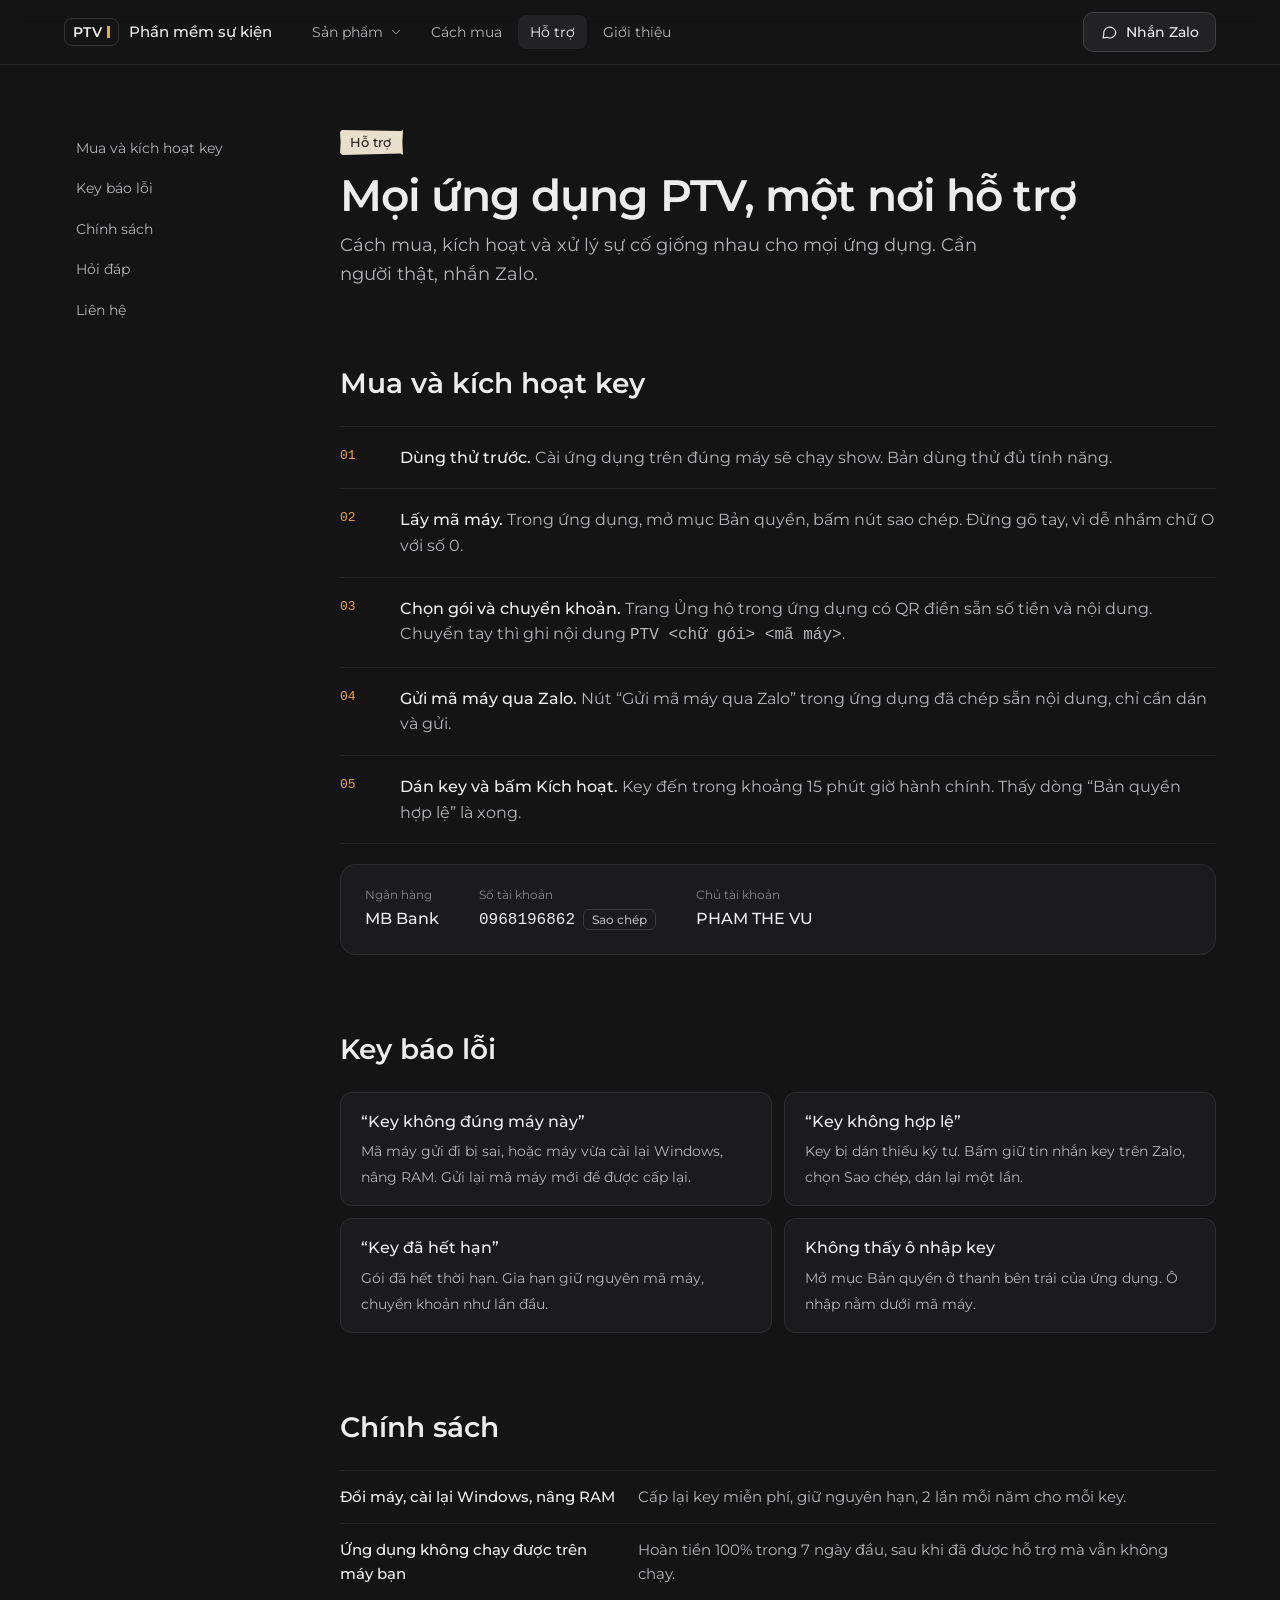
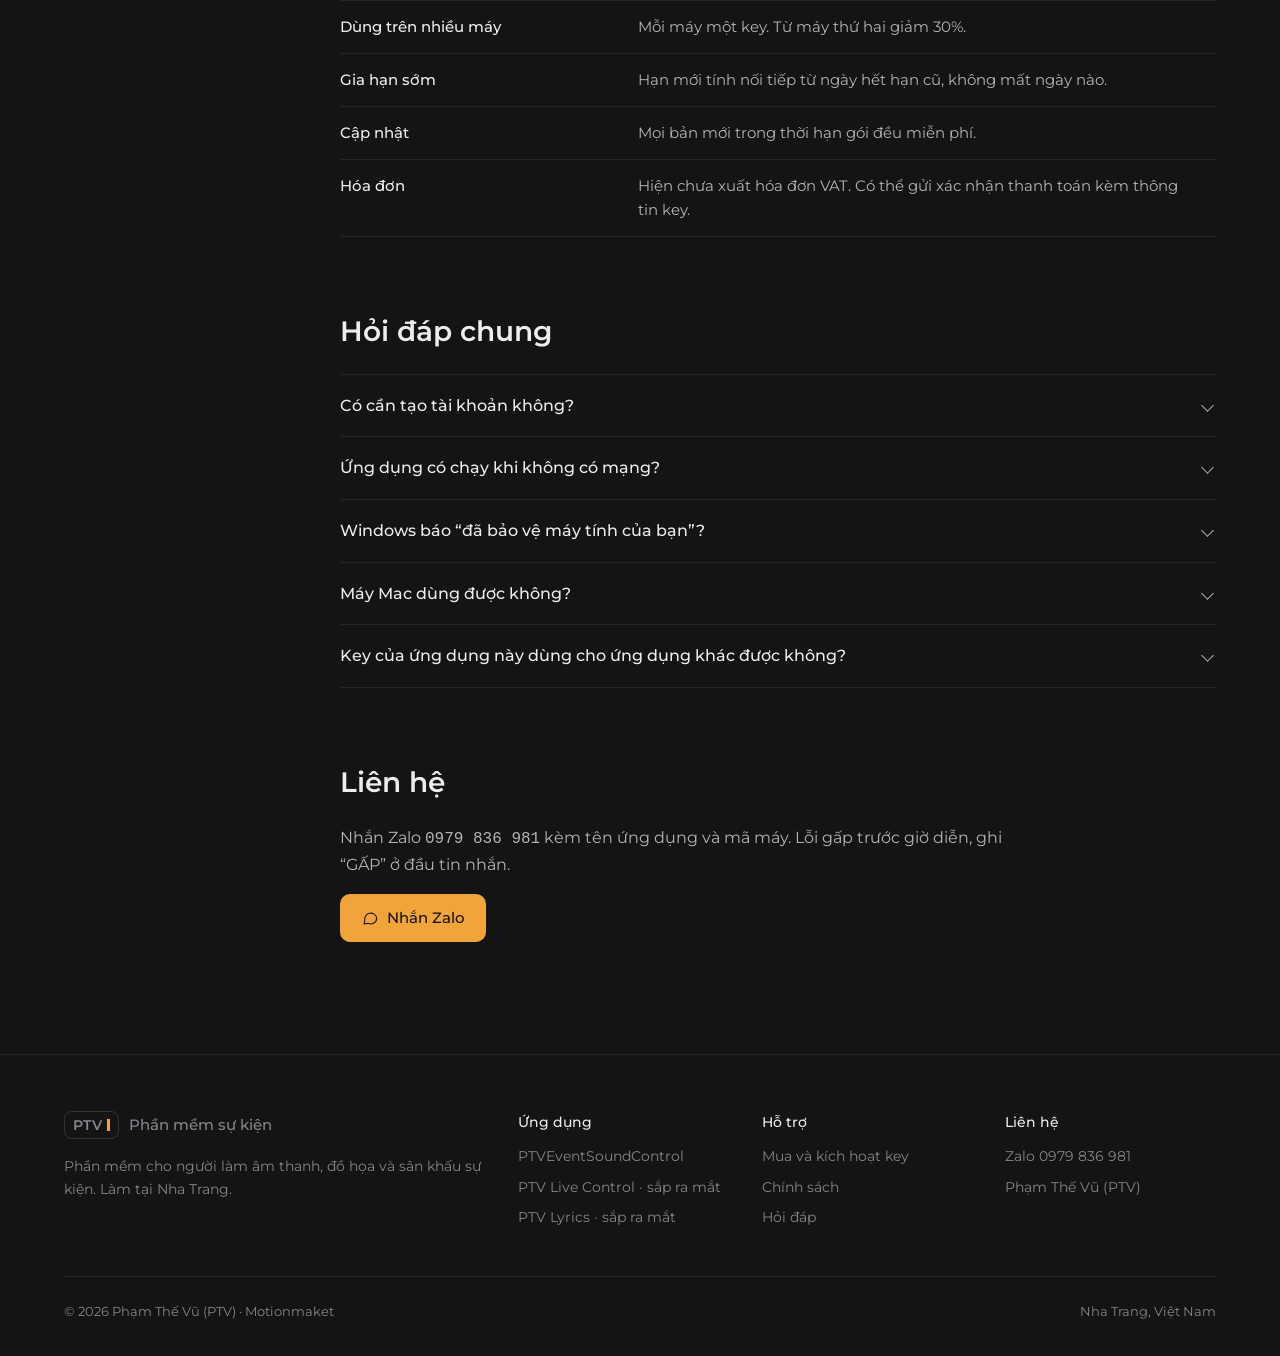
==== ho-tro/index.html @ 64c13cfa "PTV ecosystem site: home, EventSoundControl, support" ====
<!doctype html>
<html lang="vi" data-root="../">
<head>
<meta charset="utf-8">
<meta name="viewport" content="width=device-width, initial-scale=1">
<title>Hỗ trợ · PTV</title>
<meta name="description" content="Mua và kích hoạt key, chính sách đổi máy và hoàn tiền, hỏi đáp chung cho các ứng dụng PTV.">
<link rel="icon" href="../assets/img/esc-icon.png">
<link rel="stylesheet" href="../assets/site.css">
<style>
.page{display:grid;grid-template-columns:220px 1fr;gap:56px;padding-top:64px}
.toc{position:sticky;top:96px;align-self:start;display:grid;gap:2px}
.toc a{text-decoration:none;color:var(--text2);font-size:14px;padding:8px 12px;border-radius:8px}
.toc a:hover{background:var(--s2);color:var(--text)}
.page h1{font-weight:600;font-size:44px;line-height:1.1;letter-spacing:-.02em;margin:16px 0 12px}
.page .lead{color:var(--text2);font-size:18px;margin:0;max-width:36em}
.blk{padding-top:72px;scroll-margin-top:80px}
.blk h2{font-weight:600;font-size:28px;margin:0 0 20px}
.blk>p{color:var(--text2);max-width:42em}
ol.num{list-style:none;counter-reset:n;margin:0;padding:0;display:grid;gap:0;border-top:1px solid var(--line)}
ol.num li{counter-increment:n;display:grid;grid-template-columns:48px 1fr;gap:12px;padding:18px 0;border-bottom:1px solid var(--line);color:var(--text2)}
ol.num li::before{content:'0' counter(n);font:500 13px var(--mono);color:var(--amber);padding-top:3px}
ol.num b{color:var(--text);font-weight:500}
.box{margin-top:20px;background:var(--s1);border:1px solid var(--line);border-radius:var(--r-card);padding:20px 24px;display:grid;grid-template-columns:repeat(3,auto);gap:16px 40px;justify-content:start}
.box .k{display:block;font-size:12px;color:var(--muted);margin-bottom:2px}
.box .v{font-weight:500}
.copy{margin-left:8px;background:none;border:1px solid var(--line2);color:var(--text2);border-radius:6px;font:500 12px Montserrat,sans-serif;padding:2px 8px;cursor:pointer}
table{width:100%;border-collapse:collapse;font-size:15px}
th,td{text-align:left;padding:14px 16px 14px 0;border-bottom:1px solid var(--line);vertical-align:top}
th{font-weight:500;color:var(--text);width:34%}
td{color:var(--text2)}
tr:first-child th,tr:first-child td{border-top:1px solid var(--line)}
.err{display:grid;grid-template-columns:1fr 1fr;gap:12px;margin-top:20px}
.err div{background:var(--s1);border:1px solid var(--line);border-radius:12px;padding:16px 20px}
.err b{display:block;font-weight:500;margin-bottom:4px}
.err span{color:var(--text2);font-size:14px}
.contact{display:flex;gap:12px;flex-wrap:wrap;margin-top:8px}
@media (max-width:900px){
  .page{grid-template-columns:1fr;gap:0;padding-top:40px}
  .toc{display:none}
  .page h1{font-size:34px}
  .box,.err{grid-template-columns:1fr}
  th{width:auto}
  table,tbody,tr,th,td{display:block}
  th{padding-bottom:4px;border-bottom:0}
  td{padding-top:0}
  tr:first-child td{border-top:0}
}
</style>
</head>
<body data-page="support">
<header id="top"></header>

<main class="wrap page">
  <nav class="toc" aria-label="Mục lục">
    <a href="#kich-hoat">Mua và kích hoạt key</a>
    <a href="#loi-key">Key báo lỗi</a>
    <a href="#chinh-sach">Chính sách</a>
    <a href="#hoi-dap">Hỏi đáp</a>
    <a href="#lien-he">Liên hệ</a>
  </nav>

  <div>
    <span class="tape">Hỗ trợ</span>
    <h1>Mọi ứng dụng PTV, một nơi hỗ trợ</h1>
    <p class="lead">Cách mua, kích hoạt và xử lý sự cố giống nhau cho mọi ứng dụng. Cần người thật, nhắn Zalo.</p>

    <div class="blk" id="kich-hoat">
      <h2>Mua và kích hoạt key</h2>
      <ol class="num">
        <li><span><b>Dùng thử trước.</b> Cài ứng dụng trên đúng máy sẽ chạy show. Bản dùng thử đủ tính năng.</span></li>
        <li><span><b>Lấy mã máy.</b> Trong ứng dụng, mở mục Bản quyền, bấm nút sao chép. Đừng gõ tay, vì dễ nhầm chữ O với số 0.</span></li>
        <li><span><b>Chọn gói và chuyển khoản.</b> Trang Ủng hộ trong ứng dụng có QR điền sẵn số tiền và nội dung. Chuyển tay thì ghi nội dung <span class="mono">PTV &lt;chữ gói&gt; &lt;mã máy&gt;</span>.</span></li>
        <li><span><b>Gửi mã máy qua Zalo.</b> Nút “Gửi mã máy qua Zalo” trong ứng dụng đã chép sẵn nội dung, chỉ cần dán và gửi.</span></li>
        <li><span><b>Dán key và bấm Kích hoạt.</b> Key đến trong khoảng 15 phút giờ hành chính. Thấy dòng “Bản quyền hợp lệ” là xong.</span></li>
      </ol>
      <div class="box">
        <div><span class="k">Ngân hàng</span><span class="v">MB Bank</span></div>
        <div><span class="k">Số tài khoản</span><span class="v mono">0968196862</span><button class="copy" data-copy="0968196862">Sao chép</button></div>
        <div><span class="k">Chủ tài khoản</span><span class="v">PHAM THE VU</span></div>
      </div>
    </div>

    <div class="blk" id="loi-key">
      <h2>Key báo lỗi</h2>
      <div class="err">
        <div><b>“Key không đúng máy này”</b><span>Mã máy gửi đi bị sai, hoặc máy vừa cài lại Windows, nâng RAM. Gửi lại mã máy mới để được cấp lại.</span></div>
        <div><b>“Key không hợp lệ”</b><span>Key bị dán thiếu ký tự. Bấm giữ tin nhắn key trên Zalo, chọn Sao chép, dán lại một lần.</span></div>
        <div><b>“Key đã hết hạn”</b><span>Gói đã hết thời hạn. Gia hạn giữ nguyên mã máy, chuyển khoản như lần đầu.</span></div>
        <div><b>Không thấy ô nhập key</b><span>Mở mục Bản quyền ở thanh bên trái của ứng dụng. Ô nhập nằm dưới mã máy.</span></div>
      </div>
    </div>

    <div class="blk" id="chinh-sach">
      <h2>Chính sách</h2>
      <table>
        <tr><th>Đổi máy, cài lại Windows, nâng RAM</th><td>Cấp lại key miễn phí, giữ nguyên hạn, 2 lần mỗi năm cho mỗi key.</td></tr>
        <tr><th>Ứng dụng không chạy được trên máy bạn</th><td>Hoàn tiền 100% trong 7 ngày đầu, sau khi đã được hỗ trợ mà vẫn không chạy.</td></tr>
        <tr><th>Dùng trên nhiều máy</th><td>Mỗi máy một key. Từ máy thứ hai giảm 30%.</td></tr>
        <tr><th>Gia hạn sớm</th><td>Hạn mới tính nối tiếp từ ngày hết hạn cũ, không mất ngày nào.</td></tr>
        <tr><th>Cập nhật</th><td>Mọi bản mới trong thời hạn gói đều miễn phí.</td></tr>
        <tr><th>Hóa đơn</th><td>Hiện chưa xuất hóa đơn VAT. Có thể gửi xác nhận thanh toán kèm thông tin key.</td></tr>
      </table>
    </div>

    <div class="blk" id="hoi-dap">
      <h2>Hỏi đáp chung</h2>
      <details><summary>Có cần tạo tài khoản không?</summary><p>Không. Mã máy thay cho tài khoản, key gửi qua Zalo.</p></details>
      <details><summary>Ứng dụng có chạy khi không có mạng?</summary><p>Có. Dùng thử, kích hoạt key và sử dụng đều hoạt động khi không có Internet.</p></details>
      <details><summary>Windows báo “đã bảo vệ máy tính của bạn”?</summary><p>Ứng dụng mới chưa có chữ ký số. Bấm “Thông tin thêm”, rồi “Vẫn chạy”. Chỉ tải bộ cài từ link trên trang này hoặc do PTV gửi.</p></details>
      <details><summary>Máy Mac dùng được không?</summary><p>Chưa. Các ứng dụng hiện chạy trên Windows 10 và 11 bản 64-bit.</p></details>
      <details><summary>Key của ứng dụng này dùng cho ứng dụng khác được không?</summary><p>Không. Mỗi ứng dụng có key riêng, nhưng cách mua và kích hoạt giống nhau.</p></details>
    </div>

    <div class="blk" id="lien-he">
      <h2>Liên hệ</h2>
      <p>Nhắn Zalo <span class="mono">0979 836 981</span> kèm tên ứng dụng và mã máy. Lỗi gấp trước giờ diễn, ghi “GẤP” ở đầu tin nhắn.</p>
      <div class="contact"><a class="btn btn-go js-zalo" href="#"><span data-icon="msg"></span>Nhắn Zalo</a></div>
    </div>
  </div>
</main>

<footer id="foot"></footer>
<script src="../assets/apps.js"></script>
<script src="../assets/site.js"></script>
</body>
</html>
---- assets/site.css ----
@font-face{font-family:Montserrat;src:url(fonts/Montserrat-Regular.ttf) format('truetype');font-weight:400;font-display:swap}
@font-face{font-family:Montserrat;src:url(fonts/Montserrat-Medium.ttf) format('truetype');font-weight:500;font-display:swap}
@font-face{font-family:Montserrat;src:url(fonts/Montserrat-SemiBold.ttf) format('truetype');font-weight:600;font-display:swap}

:root{
  color-scheme:dark;
  --bg:#141415; --s1:#1b1b1d; --s2:#222225; --s3:#2a2a2e;
  --line:rgb(237 237 237 / .08); --line2:rgb(237 237 237 / .14);
  --text:#ededed; --text2:#b4b4b8; --muted:#85858b;
  --amber:#f0a43a; --amber-h:#f5b558; --ink:#1c1206;
  --tape:#e8e0cc; --tape-ink:#25211a;
  --green:#4cc38a; --red:#e5484d;
  --mono:'Cascadia Mono',Consolas,ui-monospace,monospace;
  --r-ctl:10px; --r-card:16px;
}
*{box-sizing:border-box}
html{scroll-behavior:smooth;-webkit-text-size-adjust:100%}
body{margin:0;background:var(--bg);color:var(--text);font:400 16px/1.6 Montserrat,system-ui,sans-serif;-webkit-font-smoothing:antialiased}
img{display:block;max-width:100%;height:auto}
a{color:inherit}
.wrap{max-width:1200px;margin:0 auto;padding:0 24px}
.mono{font-family:var(--mono);font-variant-numeric:tabular-nums}
svg.i{width:18px;height:18px;flex:none;fill:none;stroke:currentColor;stroke-width:1.5;stroke-linecap:round;stroke-linejoin:round}

/* nhãn băng keo — cùng kiểu tên vùng trong app */
.tape{display:inline-block;background:var(--tape);color:var(--tape-ink);font:500 13px/1 Montserrat,sans-serif;padding:6px 12px 6px 10px;
  clip-path:polygon(0 8%,3% 0,97% 4%,100% 0,99% 50%,100% 100%,96% 94%,4% 100%,0 92%,1% 50%)}

/* nút */
.btn{display:inline-flex;align-items:center;gap:8px;height:48px;padding:0 20px;border-radius:var(--r-ctl);font:500 15px Montserrat,sans-serif;text-decoration:none;border:1px solid transparent;cursor:pointer;transition:background .15s,border-color .15s;white-space:nowrap}
.btn-go{background:var(--amber);color:var(--ink)}
.btn-go:hover{background:var(--amber-h)}
.btn-2{background:var(--s2);color:var(--text);border-color:var(--line2)}
.btn-2:hover{background:var(--s3)}
.btn-sm{height:40px;padding:0 16px;font-size:14px}
.btn:focus-visible,a:focus-visible,button:focus-visible,summary:focus-visible{outline:2px solid var(--amber);outline-offset:2px}

/* thanh đầu trang của cả hệ sinh thái */
.top{position:sticky;top:0;z-index:20;background:rgb(20 20 21 / .9);backdrop-filter:blur(12px);border-bottom:1px solid var(--line)}
.top .wrap{display:flex;align-items:center;height:64px;gap:28px}
.logo{display:flex;align-items:center;gap:10px;text-decoration:none;font-weight:500;font-size:15px}
.logo b{font-weight:600;border:1px solid var(--line2);border-radius:8px;padding:2px 8px;font-size:14px;letter-spacing:.02em}
.logo b::after{content:'';display:inline-block;width:3px;height:12px;background:var(--amber);margin-left:5px;vertical-align:-1px}
.menu{display:flex;gap:4px;align-items:center}
.menu>a,.menu>div>button{background:none;border:0;color:var(--text2);font:400 14px Montserrat,sans-serif;text-decoration:none;padding:8px 12px;border-radius:8px;cursor:pointer;display:flex;align-items:center;gap:6px}
.menu>a:hover,.menu>div>button:hover,.menu>a[aria-current]{color:var(--text);background:var(--s2)}
.menu .chev{width:14px;height:14px}
.dd{position:relative}
.dd-panel{position:absolute;top:calc(100% + 8px);left:0;width:380px;background:var(--s1);border:1px solid var(--line2);border-radius:14px;padding:8px;box-shadow:0 20px 50px rgb(0 0 0 / .45);display:none}
.dd.open .dd-panel{display:block}
.dd-panel a{display:flex;gap:12px;align-items:center;padding:10px;border-radius:10px;text-decoration:none}
.dd-panel a:hover{background:var(--s2)}
.dd-panel .nm{font-weight:500;font-size:14px;display:block}
.dd-panel .ln{color:var(--muted);font-size:13px;display:block;line-height:1.4}
.dd-panel .all{justify-content:center;color:var(--text2);font-size:13px;border-top:1px solid var(--line);border-radius:0 0 8px 8px;margin-top:4px}
.top-act{margin-left:auto;display:flex;gap:8px}
.m-only{display:none!important}
.burger{display:none;margin-left:auto;background:none;border:1px solid var(--line2);color:var(--text);border-radius:8px;width:40px;height:40px;align-items:center;justify-content:center;cursor:pointer}

/* thanh phụ của trang app (tên app + mục con) */
.sub{position:sticky;top:64px;z-index:15;background:rgb(27 27 29 / .92);backdrop-filter:blur(12px);border-bottom:1px solid var(--line)}
.sub .wrap{display:flex;align-items:center;height:56px;gap:24px}
.sub .who{display:flex;align-items:center;gap:10px;font-weight:500;font-size:15px;text-decoration:none}
.sub .who img{width:28px;height:28px;border-radius:7px}
.sub nav{display:flex;gap:20px}
.sub nav a{text-decoration:none;color:var(--text2);font-size:14px}
.sub nav a:hover{color:var(--text)}
.sub .btn{margin-left:auto;height:36px;padding:0 14px;font-size:14px}

/* biểu tượng app */
.appico{width:48px;height:48px;border-radius:12px;flex:none;display:flex;align-items:center;justify-content:center;overflow:hidden}
.appico img{width:100%;height:100%}
.appico.ph{background:color-mix(in srgb,var(--c) 16%,var(--s2));color:var(--c);border:1px solid color-mix(in srgb,var(--c) 30%,transparent)}
.appico.ph svg{width:24px;height:24px}
.appico.sm{width:36px;height:36px;border-radius:9px}
.appico.sm svg{width:18px;height:18px}

/* tiêu đề phần */
section{padding:112px 0 0;scroll-margin-top:24px}
.head{max-width:46em;margin-bottom:48px}
.head h2{font-weight:600;font-size:36px;line-height:1.2;letter-spacing:-.01em;margin:16px 0 12px}
.head p{color:var(--text2);margin:0;font-size:17px}

/* trạng thái */
.st{display:inline-flex;align-items:center;gap:6px;font-size:12px;color:var(--text2)}
.st::before{content:'';width:7px;height:7px;border-radius:50%;background:var(--green)}
.st.soon::before{background:var(--muted)}

/* chân trang */
.foot{margin-top:112px;border-top:1px solid var(--line);padding:56px 0 40px;color:var(--muted);font-size:14px}
.foot .cols{display:grid;grid-template-columns:2fr 1fr 1fr 1fr;gap:32px}
.foot h5{margin:0 0 12px;color:var(--text);font-weight:500;font-size:14px}
.foot ul{list-style:none;margin:0;padding:0;display:grid;gap:8px}
.foot a{text-decoration:none}
.foot a:hover{color:var(--text)}
.foot .base{display:flex;justify-content:space-between;gap:16px;flex-wrap:wrap;margin-top:48px;padding-top:24px;border-top:1px solid var(--line);font-size:13px}

.toast{position:fixed;left:50%;bottom:24px;transform:translate(-50%,20px);opacity:0;background:var(--s3);border:1px solid var(--line2);border-left:3px solid var(--amber);padding:10px 16px;border-radius:8px;font-size:14px;transition:.2s;pointer-events:none;z-index:50}
.toast.on{opacity:1;transform:translate(-50%,0)}

details{border-bottom:1px solid var(--line)}
details:first-of-type{border-top:1px solid var(--line)}
summary{list-style:none;cursor:pointer;padding:18px 32px 18px 0;font-weight:500;position:relative}
summary::-webkit-details-marker{display:none}
summary::after{content:'';position:absolute;right:4px;top:26px;width:8px;height:8px;border-right:1.5px solid var(--text2);border-bottom:1.5px solid var(--text2);transform:rotate(45deg);transition:transform .2s}
details[open] summary::after{transform:rotate(-135deg);top:30px}
details p{margin:0 0 18px;color:var(--text2);font-size:15px;max-width:42em}
kbd{font:500 12px var(--mono);background:var(--s3);border:1px solid var(--line2);border-bottom-width:2px;border-radius:5px;padding:1px 6px;color:var(--text)}

@media (max-width:900px){
  .menu,.top-act{display:none}
  .burger{display:flex}
  .top.open .m-only{display:flex!important;color:var(--amber)}
  .top.open .menu{display:flex;flex-direction:column;align-items:stretch;position:absolute;top:64px;left:0;right:0;background:var(--s1);border-bottom:1px solid var(--line2);padding:12px 16px 16px;gap:2px}
  .dd-panel{position:static;width:auto;box-shadow:none;border:0;padding:0 0 0 8px;background:none}
  .sub nav{display:none}
  section{padding-top:80px}
  .head h2{font-size:28px}
  .foot .cols{grid-template-columns:1fr 1fr}
}
@media (max-width:520px){
  .wrap{padding:0 16px}
  .foot .cols{grid-template-columns:1fr}
}
@media (prefers-reduced-motion:reduce){html{scroll-behavior:auto}*{transition:none!important}}
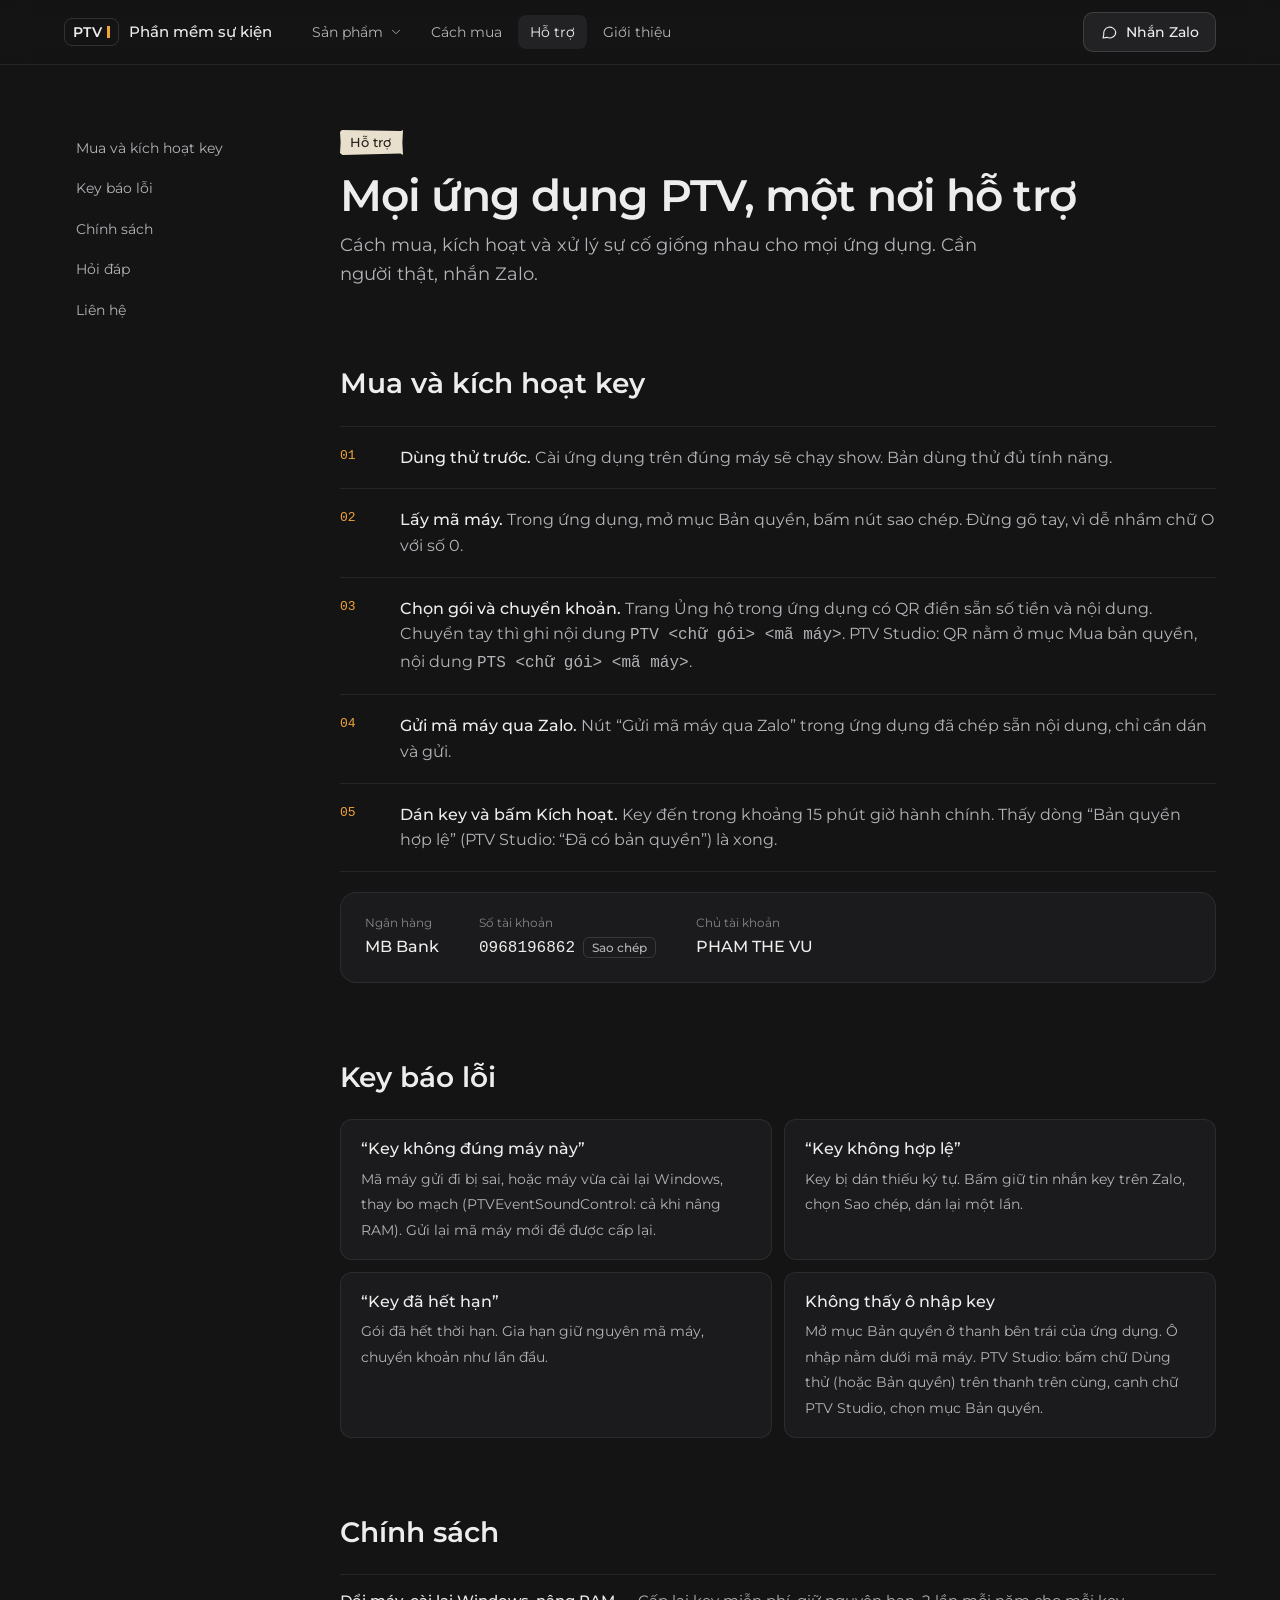
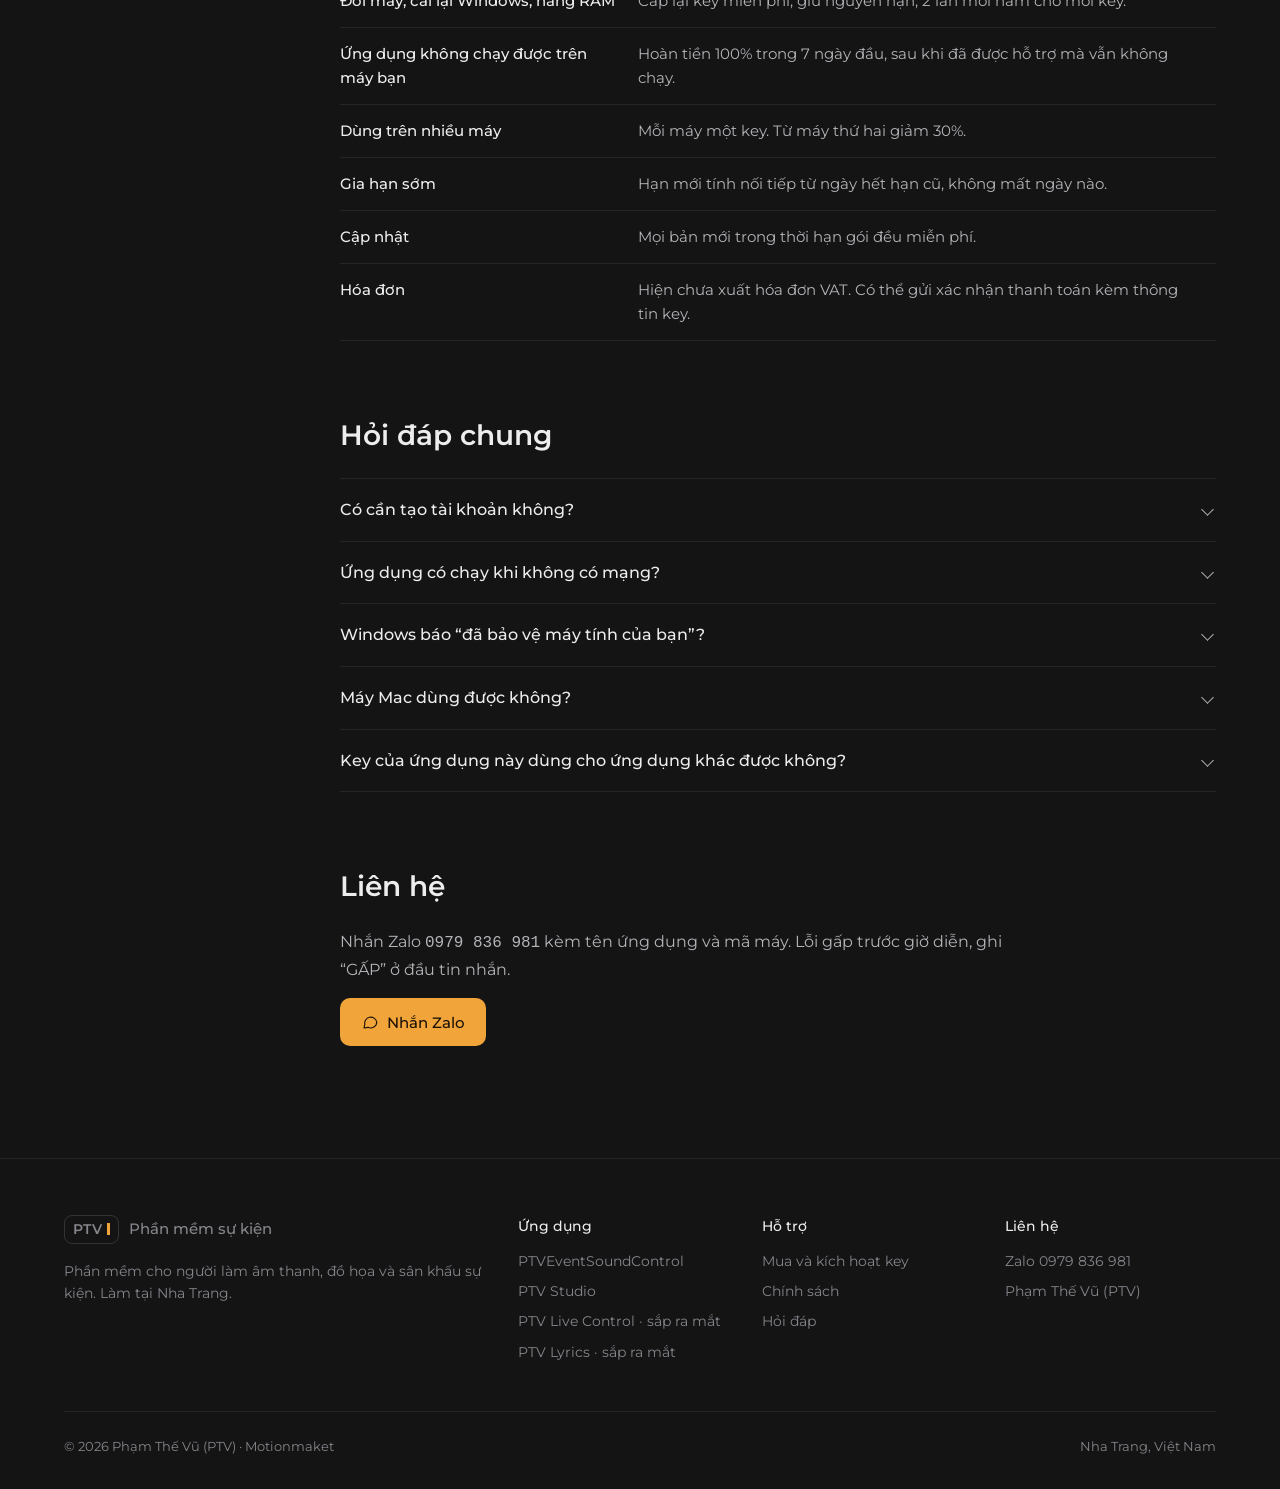
==== commit 990a26e1: "Add PTV Studio: product page, catalog entry, support notes Co-Authored-By: Claude Opus 5.5 <noreply@" ====
--- a/ho-tro/index.html
+++ b/ho-tro/index.html
@@ -70,9 +70,9 @@
       <ol class="num">
         <li><span><b>Dùng thử trước.</b> Cài ứng dụng trên đúng máy sẽ chạy show. Bản dùng thử đủ tính năng.</span></li>
         <li><span><b>Lấy mã máy.</b> Trong ứng dụng, mở mục Bản quyền, bấm nút sao chép. Đừng gõ tay, vì dễ nhầm chữ O với số 0.</span></li>
-        <li><span><b>Chọn gói và chuyển khoản.</b> Trang Ủng hộ trong ứng dụng có QR điền sẵn số tiền và nội dung. Chuyển tay thì ghi nội dung <span class="mono">PTV &lt;chữ gói&gt; &lt;mã máy&gt;</span>.</span></li>
+        <li><span><b>Chọn gói và chuyển khoản.</b> Trang Ủng hộ trong ứng dụng có QR điền sẵn số tiền và nội dung. Chuyển tay thì ghi nội dung <span class="mono">PTV &lt;chữ gói&gt; &lt;mã máy&gt;</span>. PTV Studio: QR nằm ở mục Mua bản quyền, nội dung <span class="mono">PTS &lt;chữ gói&gt; &lt;mã máy&gt;</span>.</span></li>
         <li><span><b>Gửi mã máy qua Zalo.</b> Nút “Gửi mã máy qua Zalo” trong ứng dụng đã chép sẵn nội dung, chỉ cần dán và gửi.</span></li>
-        <li><span><b>Dán key và bấm Kích hoạt.</b> Key đến trong khoảng 15 phút giờ hành chính. Thấy dòng “Bản quyền hợp lệ” là xong.</span></li>
+        <li><span><b>Dán key và bấm Kích hoạt.</b> Key đến trong khoảng 15 phút giờ hành chính. Thấy dòng “Bản quyền hợp lệ” (PTV Studio: “Đã có bản quyền”) là xong.</span></li>
       </ol>
       <div class="box">
         <div><span class="k">Ngân hàng</span><span class="v">MB Bank</span></div>
@@ -84,10 +84,10 @@
     <div class="blk" id="loi-key">
       <h2>Key báo lỗi</h2>
       <div class="err">
-        <div><b>“Key không đúng máy này”</b><span>Mã máy gửi đi bị sai, hoặc máy vừa cài lại Windows, nâng RAM. Gửi lại mã máy mới để được cấp lại.</span></div>
+        <div><b>“Key không đúng máy này”</b><span>Mã máy gửi đi bị sai, hoặc máy vừa cài lại Windows, thay bo mạch (PTVEventSoundControl: cả khi nâng RAM). Gửi lại mã máy mới để được cấp lại.</span></div>
         <div><b>“Key không hợp lệ”</b><span>Key bị dán thiếu ký tự. Bấm giữ tin nhắn key trên Zalo, chọn Sao chép, dán lại một lần.</span></div>
         <div><b>“Key đã hết hạn”</b><span>Gói đã hết thời hạn. Gia hạn giữ nguyên mã máy, chuyển khoản như lần đầu.</span></div>
-        <div><b>Không thấy ô nhập key</b><span>Mở mục Bản quyền ở thanh bên trái của ứng dụng. Ô nhập nằm dưới mã máy.</span></div>
+        <div><b>Không thấy ô nhập key</b><span>Mở mục Bản quyền ở thanh bên trái của ứng dụng. Ô nhập nằm dưới mã máy. PTV Studio: bấm chữ Dùng thử (hoặc Bản quyền) trên thanh trên cùng, cạnh chữ PTV Studio, chọn mục Bản quyền.</span></div>
       </div>
     </div>
 
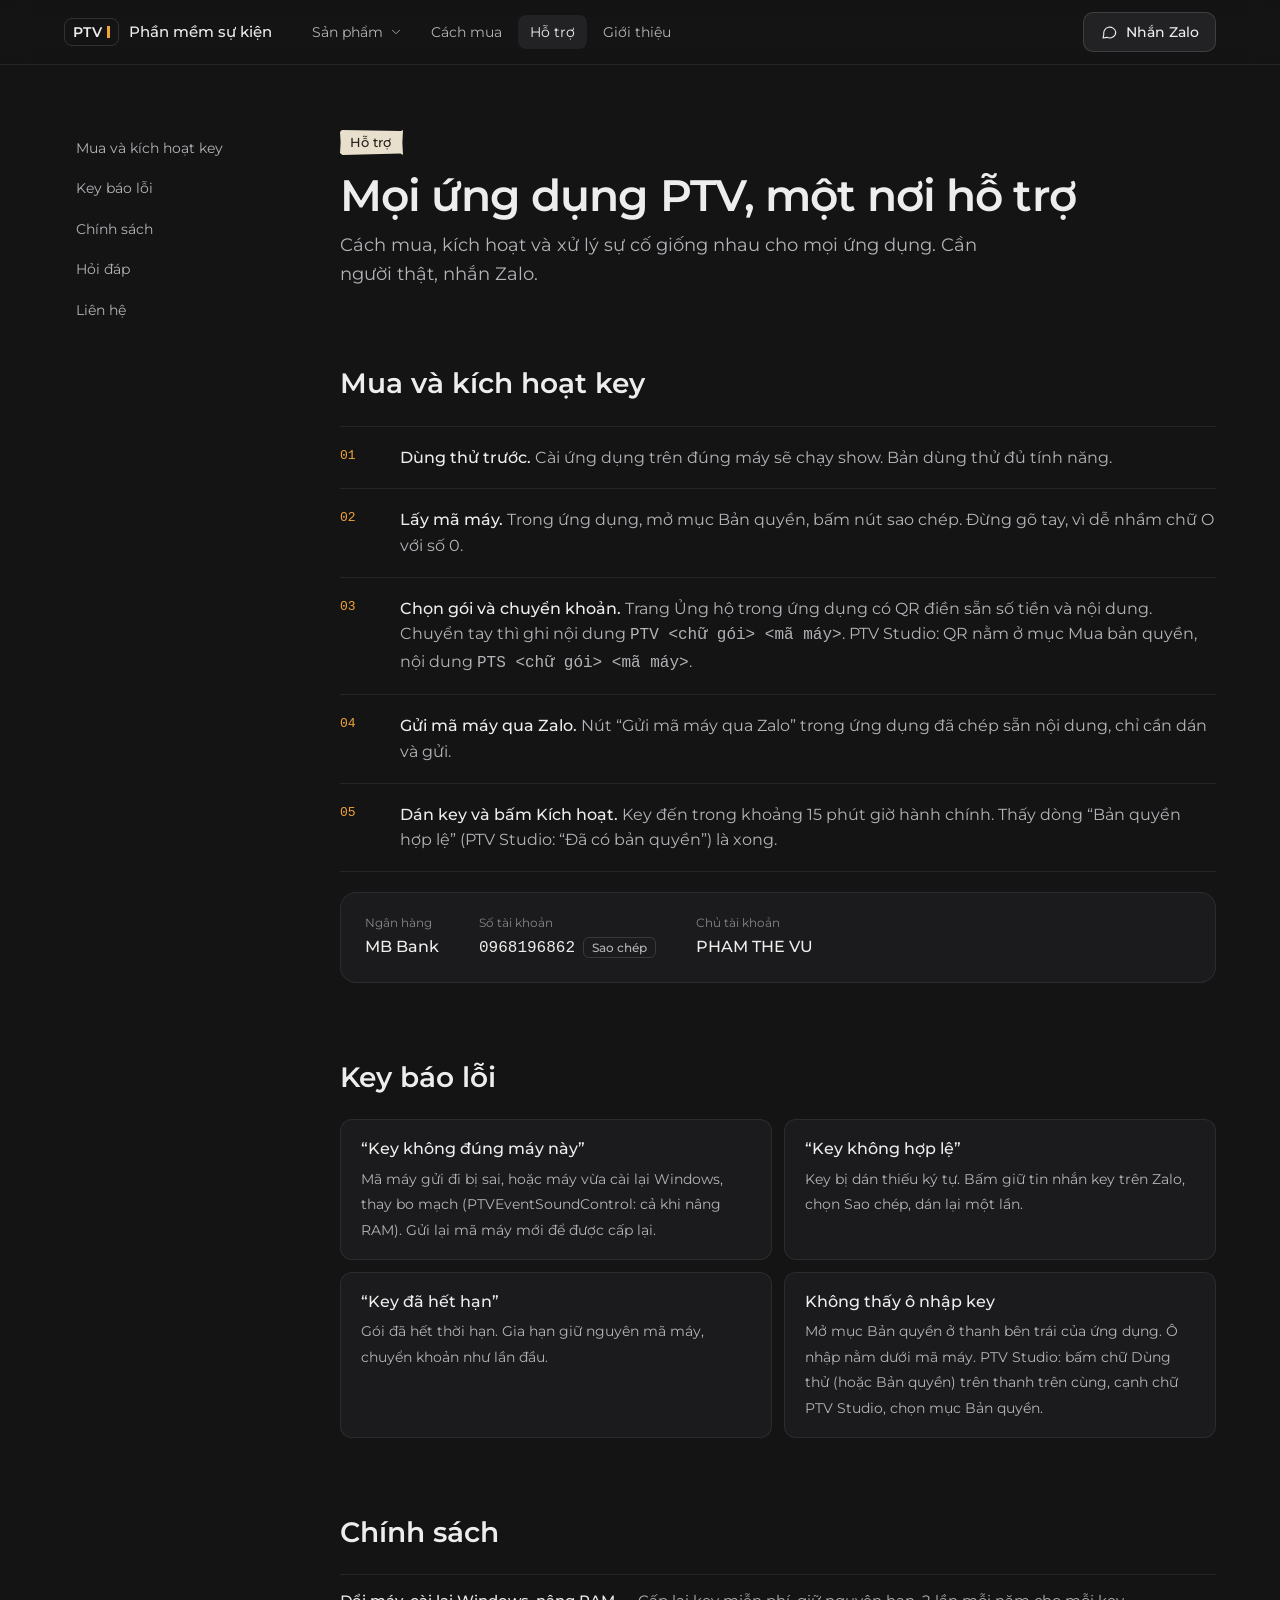
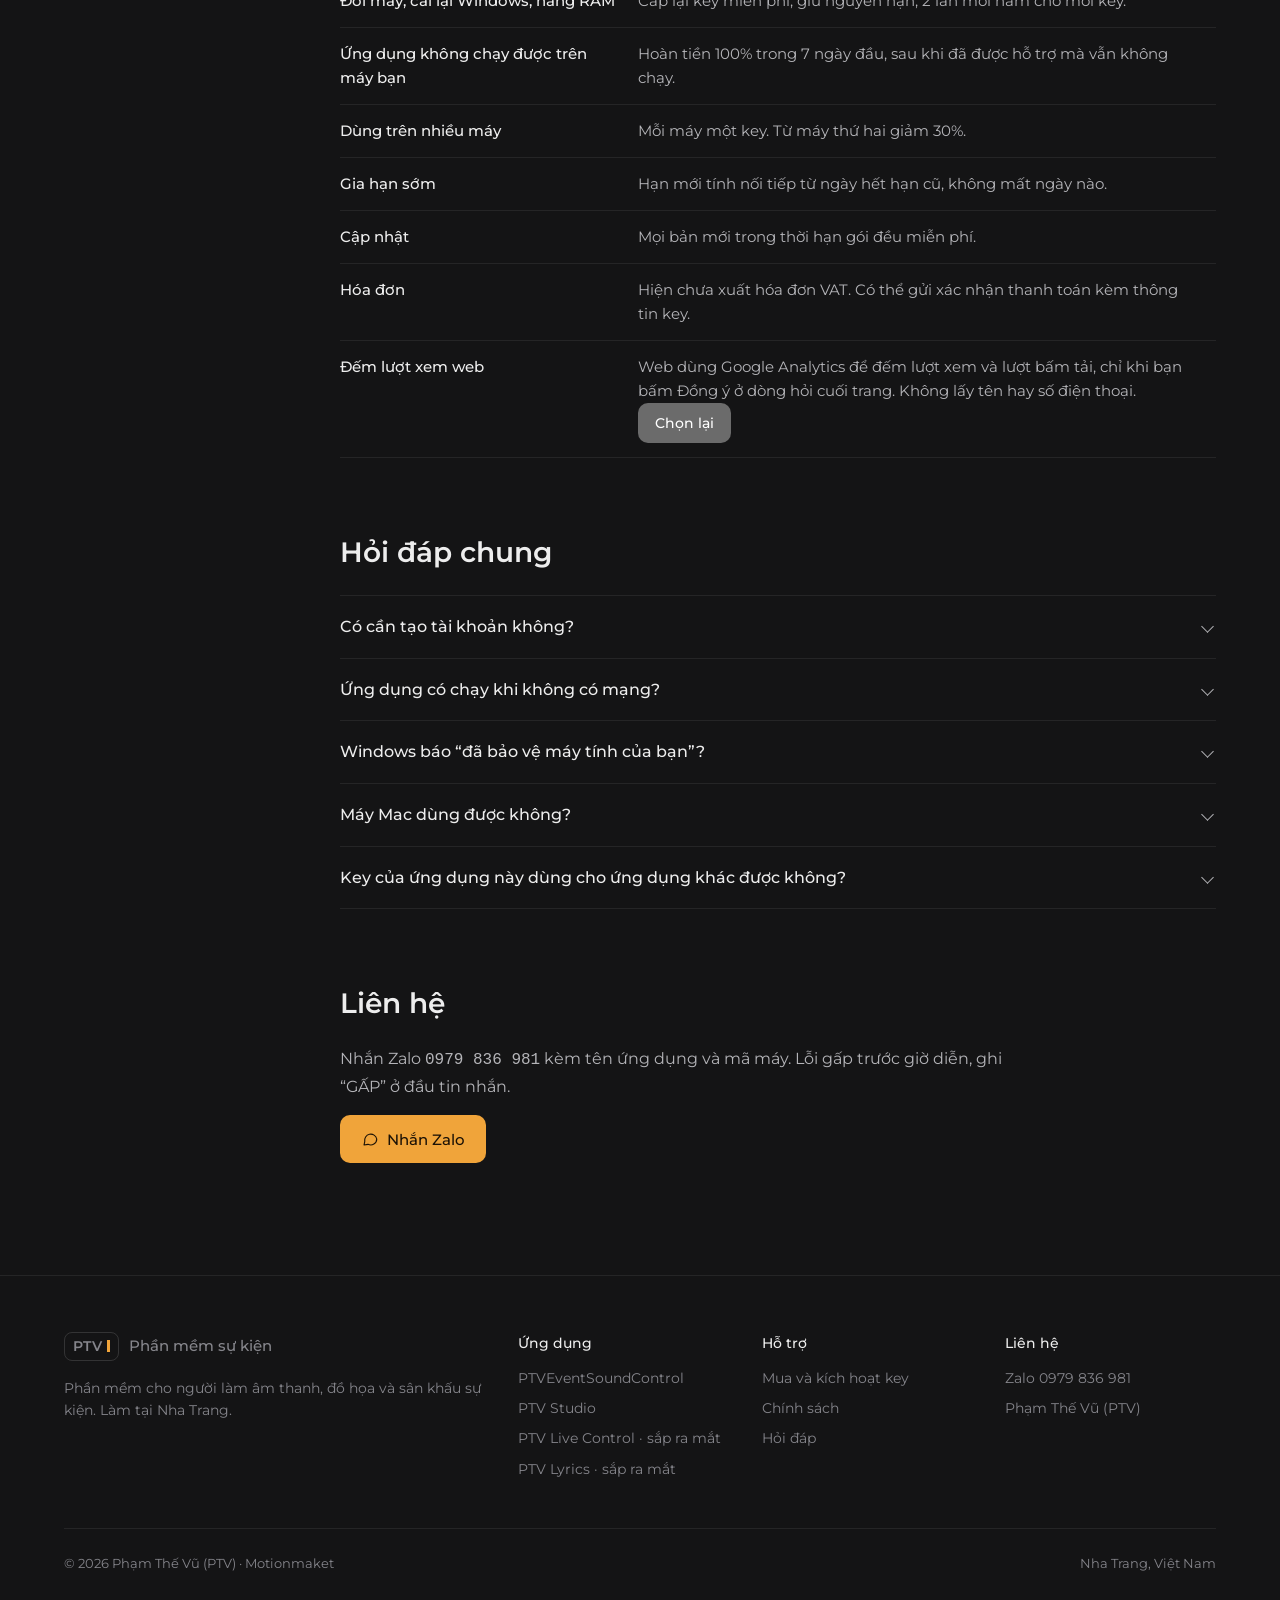
==== commit abe79e00: "Count visits and downloads: GA4 after consent, download buttons use the tai-ve release - assets/anal" ====
--- a/ho-tro/index.html
+++ b/ho-tro/index.html
@@ -100,6 +100,7 @@
         <tr><th>Gia hạn sớm</th><td>Hạn mới tính nối tiếp từ ngày hết hạn cũ, không mất ngày nào.</td></tr>
         <tr><th>Cập nhật</th><td>Mọi bản mới trong thời hạn gói đều miễn phí.</td></tr>
         <tr><th>Hóa đơn</th><td>Hiện chưa xuất hóa đơn VAT. Có thể gửi xác nhận thanh toán kèm thông tin key.</td></tr>
+        <tr><th>Đếm lượt xem web</th><td>Web dùng Google Analytics để đếm lượt xem và lượt bấm tải, chỉ khi bạn bấm Đồng ý ở dòng hỏi cuối trang. Không lấy tên hay số điện thoại. <button type="button" class="btn btn-sm" data-ga-reset hidden>Chọn lại</button></td></tr>
       </table>
     </div>
 
@@ -123,5 +124,6 @@
 <footer id="foot"></footer>
 <script src="../assets/apps.js"></script>
 <script src="../assets/site.js"></script>
+<script src="../assets/analytics.js"></script>
 </body>
 </html>
--- a/assets/site.css
+++ b/assets/site.css
@@ -62,9 +62,11 @@
 .sub .wrap{display:flex;align-items:center;height:56px;gap:24px}
 .sub .who{display:flex;align-items:center;gap:10px;font-weight:500;font-size:15px;text-decoration:none}
 .sub .who img{width:28px;height:28px;border-radius:7px}
-.sub nav{display:flex;gap:20px}
-.sub nav a{text-decoration:none;color:var(--text2);font-size:14px}
-.sub nav a:hover{color:var(--text)}
+.sub nav{position:relative;display:flex;gap:20px;align-self:stretch}
+.sub nav a{position:relative;display:flex;align-items:center;text-decoration:none;color:var(--text2);font-size:14px;white-space:nowrap;transition:color .2s}
+.sub nav a::after{content:'';position:absolute;left:0;right:0;bottom:-1px;height:2px;border-radius:2px;background:var(--amber);transform:scaleX(0);transition:transform .3s cubic-bezier(.2,.7,.2,1)}
+.sub nav a:hover,.sub nav a[aria-current]{color:var(--text)}
+.sub nav a[aria-current]::after{transform:none}
 .sub .btn{margin-left:auto;height:36px;padding:0 14px;font-size:14px}
 
 /* biểu tượng app */
@@ -113,7 +115,11 @@
   .top.open .m-only{display:flex!important;color:var(--amber)}
   .top.open .menu{display:flex;flex-direction:column;align-items:stretch;position:absolute;top:64px;left:0;right:0;background:var(--s1);border-bottom:1px solid var(--line2);padding:12px 16px 16px;gap:2px}
   .dd-panel{position:static;width:auto;box-shadow:none;border:0;padding:0 0 0 8px;background:none}
-  .sub nav{display:none}
+  .sub .wrap{gap:16px}
+  .sub .who{font-size:0;gap:0;flex:none}
+  .sub nav{flex:1;min-width:0;gap:18px;overflow-x:auto;scrollbar-width:none;-webkit-mask-image:linear-gradient(90deg,#000 82%,transparent);mask-image:linear-gradient(90deg,#000 82%,transparent)}
+  .sub nav::-webkit-scrollbar{display:none}
+  .sub .btn{margin-left:0;flex:none}
   section{padding-top:80px}
   .head h2{font-size:28px}
   .foot .cols{grid-template-columns:1fr 1fr}
@@ -123,3 +129,104 @@
   .foot .cols{grid-template-columns:1fr}
 }
 @media (prefers-reduced-motion:reduce){html{scroll-behavior:auto}*{transition:none!important}}
+
+/* ---------- phần có nền riêng, số thứ tự phần ---------- */
+section.band{background:var(--s1);border-block:1px solid var(--line);margin-top:112px;padding:96px 0;scroll-margin-top:64px}
+.band .step,.band .bank,.band .plan,.band .need>div,.band .rvw,.band .score{background:var(--s2)}
+.band .feat .ic{background:var(--s3)}
+.tape b{font:500 12px var(--mono);margin-right:8px;opacity:.55}
+
+/* ---------- phản hồi khi rê chuột, bấm ---------- */
+.btn{transition:background .15s,border-color .15s,transform .15s}
+.btn:active{transform:translateY(1px)}
+.plan{transition:transform .25s cubic-bezier(.2,.7,.2,1),border-color .25s}
+.plan:hover{transform:translateY(-2px);border-color:var(--line2)}
+.plan.hot:hover{border-color:rgb(240 164 58 / .8)}
+.feat .ic{transition:background .2s,color .2s}
+.feat:hover .ic{background:color-mix(in srgb,var(--amber) 16%,var(--s2));color:var(--amber)}
+
+/* ---------- chuyển động (site.js bật lớp .mo trên <html>; không bật khi người xem tắt chuyển động) ---------- */
+.mo .rv{opacity:0;transform:translateY(20px);transition:opacity .7s cubic-bezier(.2,.7,.2,1) var(--d,0ms),transform .7s cubic-bezier(.2,.7,.2,1) var(--d,0ms)}
+.mo .rv.in{opacity:1;transform:none}
+.mo [data-enter]>*{opacity:0;animation:enter .9s cubic-bezier(.2,.7,.2,1) forwards;animation-delay:calc(var(--i,0) * 90ms + 60ms)}
+@keyframes enter{from{opacity:0;transform:translateY(16px)}to{opacity:1;transform:none}}
+.hero .shot{scale:var(--sc,1);transform-origin:50% 0}
+@media print{.mo .rv,.mo [data-enter]>*{opacity:1;transform:none;animation:none}}
+
+/* ---------- đánh giá người dùng ---------- */
+.stars{position:relative;display:inline-flex;vertical-align:middle}
+.stars>span{display:flex;gap:2px}
+.stars svg{width:16px;height:16px;fill:var(--s3);stroke:none}
+.stars .on{position:absolute;inset:0;clip-path:inset(0 calc(100% - var(--f)) 0 0)}
+.stars .on svg{fill:var(--amber)}
+.stars.lg svg{width:22px;height:22px}
+.rv-wrap{display:grid;grid-template-columns:4fr 8fr;gap:24px;align-items:start}
+.score{position:sticky;top:152px;background:var(--s1);border:1px solid var(--line);border-radius:var(--r-card);padding:28px}
+.score .big{font:600 64px/1 Montserrat,sans-serif;font-variant-numeric:tabular-nums;letter-spacing:-.02em;margin-bottom:12px}
+.score .of{margin:8px 0 0;color:var(--muted);font-size:14px}
+.dist{display:grid;gap:8px;margin:20px 0 24px;padding-top:20px;border-top:1px solid var(--line)}
+.dist>div{display:grid;grid-template-columns:44px 1fr 24px;gap:12px;align-items:center;font-size:13px;color:var(--muted)}
+.dist i{height:6px;border-radius:3px;background:var(--s3);overflow:hidden}
+.dist b{display:block;height:100%;width:var(--w);background:var(--amber);border-radius:3px;transform-origin:left;transition:transform .9s cubic-bezier(.2,.7,.2,1) .25s}
+.mo .score.rv:not(.in) .dist b{transform:scaleX(0)}
+.dist .mono{text-align:right}
+.score .btn{width:100%;justify-content:center}
+.rv-list{display:grid;grid-template-columns:1fr 1fr;gap:12px}
+.rvw{margin:0;display:flex;flex-direction:column;gap:16px;background:var(--s1);border:1px solid var(--line);border-radius:var(--r-card);padding:24px}
+.rvw.mau{border-style:dashed;border-color:var(--line2)}
+.rvw.more{display:none}
+.rvw-top{display:flex;align-items:center;justify-content:space-between;gap:12px}
+.rvw blockquote{margin:0;font-size:15px;line-height:1.65;color:var(--text)}
+.rvw figcaption{display:flex;align-items:center;gap:12px;margin-top:auto;padding-top:16px;border-top:1px solid var(--line)}
+.rvw .av{width:36px;height:36px;flex:none;border-radius:50%;background:var(--s3);color:var(--text2);display:flex;align-items:center;justify-content:center;font-weight:500;font-size:14px}
+.rvw .nm{display:block;font-weight:500;font-size:14px}
+.rvw .rl{display:block;color:var(--muted);font-size:13px;line-height:1.4}
+.rvw .dt{margin-left:auto;font:12px var(--mono);color:var(--muted)}
+.rv-all{grid-column:1/-1;justify-content:center}
+.rv-empty{grid-column:1/-1;display:grid;grid-template-columns:auto 1fr auto;gap:32px;align-items:center;background:var(--s1);border:1px dashed var(--line2);border-radius:var(--r-card);padding:32px}
+.rv-empty h3{margin:0 0 6px;font-weight:500;font-size:19px}
+.rv-empty p{margin:0;color:var(--text2);font-size:15px;max-width:40em}
+.rate-badge{display:inline-flex;align-items:center;gap:10px;margin-top:20px;padding:8px 14px;border:1px solid var(--line2);border-radius:999px;text-decoration:none;font-size:14px;color:var(--text2);transition:border-color .2s,background .2s}
+.rate-badge:hover{border-color:var(--amber);background:var(--s1)}
+.rate-badge b{color:var(--text);font-weight:600;font-variant-numeric:tabular-nums}
+.rate-badge[hidden]{display:none}
+
+/* hộp chấm sao */
+dialog.rate{width:min(560px,calc(100vw - 32px));max-height:calc(100vh - 32px);overflow:auto;background:var(--s1);color:var(--text);border:1px solid var(--line2);border-radius:20px;padding:28px;box-shadow:0 30px 80px rgb(0 0 0 / .55)}
+dialog.rate::backdrop{background:rgb(0 0 0 / .6);backdrop-filter:blur(4px)}
+dialog.rate[open]{animation:pop .25s cubic-bezier(.2,.7,.2,1)}
+@keyframes pop{from{opacity:0;transform:translateY(12px) scale(.98)}}
+.rate h3{margin:0 0 6px;font-weight:600;font-size:22px}
+.rate .hint{margin:0 0 20px;color:var(--text2);font-size:14px}
+.pick{border:0;margin:0 0 16px;padding:0}
+.pick legend{font-size:14px;color:var(--text2);margin-bottom:6px;padding:0}
+.pick>div{display:flex;flex-direction:row-reverse;justify-content:flex-end;gap:4px}
+.pick input{position:absolute;opacity:0;width:1px;height:1px}
+.pick label{cursor:pointer;color:var(--s3);padding:4px;border-radius:8px;transition:color .15s,transform .15s}
+.pick label svg{width:36px;height:36px;fill:currentColor;display:block}
+.pick label:hover,.pick label:hover~label,.pick input:checked~label{color:var(--amber)}
+.pick label:active{transform:scale(.92)}
+.pick input:focus-visible+label{outline:2px solid var(--amber);outline-offset:1px}
+.vh{position:absolute;width:1px;height:1px;overflow:hidden;clip-path:inset(50%);white-space:nowrap}
+.fl{display:grid;gap:6px;font-size:14px;color:var(--text2);margin-bottom:14px}
+.fl input,.fl textarea,.rate-ok textarea{width:100%;background:var(--bg);color:var(--text);border:1px solid var(--line2);border-radius:var(--r-ctl);padding:11px 14px;font:400 15px/1.5 Montserrat,sans-serif;resize:vertical}
+.fl input:focus,.fl textarea:focus{outline:none;border-color:var(--amber)}
+.fl ::placeholder{color:var(--muted)}
+.two-f{display:grid;grid-template-columns:1fr 1fr;gap:0 12px}
+.rate .err{min-height:22px;margin:0 0 8px;color:var(--red);font-size:14px}
+.rate-acts{display:flex;gap:8px;flex-wrap:wrap}
+.rate-ok textarea{font:13px/1.55 var(--mono);margin-bottom:16px}
+
+@media (max-width:900px){
+  section{scroll-margin-top:64px}
+  section.band{margin-top:80px;padding:64px 0;scroll-margin-top:84px}
+  .rv-wrap{grid-template-columns:1fr}
+  .score{position:static}
+  .rv-empty{grid-template-columns:1fr;gap:20px}
+}
+@media (max-width:520px){
+  .rv-list,.two-f{grid-template-columns:1fr}
+  .score .big{font-size:52px}
+  .rate-acts .btn,.rv-empty .btn{flex:1;justify-content:center;width:100%}
+  dialog.rate{padding:24px 20px}
+}
